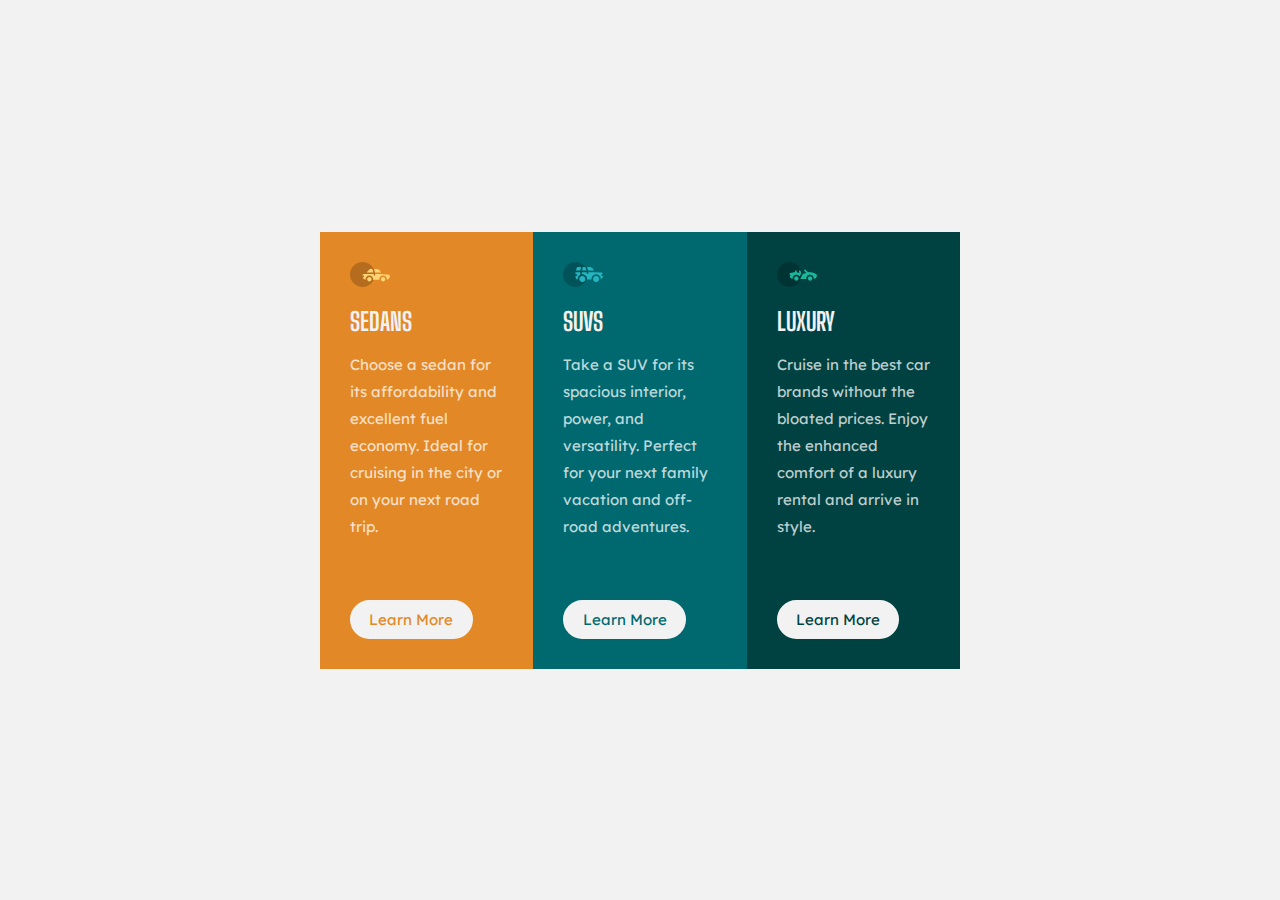
==== index.html @ 53e73d03 "flex" ====
<!DOCTYPE html>
<html lang="en">
<head>
    <meta charset="UTF-8">
    <meta http-equiv="X-UA-Compatible" content="IE=edge">
    <meta name="viewport" content="width=device-width, initial-scale=1.0">
    <title>Flexbox</title>
    <link rel="preconnect" href="https://fonts.googleapis.com">
<link rel="preconnect" href="https://fonts.gstatic.com" crossorigin>
<link href="https://fonts.googleapis.com/css2?family=Big+Shoulders+Display:wght@700&family=Lexend+Deca&display=swap" rel="stylesheet">
    <link rel="stylesheet" href="styles.css"  type="text/css">
</head>
<body>
    <main>
        <div class="sedans">
            <img src="./images/icon-sedans.svg" alt="sedans logo">
            <h3>SEDANS</h3>
            <p>Choose a sedan for its affordability and excellent fuel economy. 
                Ideal for cruising in the city or on your next road trip.
            </p>

                <button>Learn More</button>
            

        </div>

        <div class="Suvs">
            <img src="./images/icon-suvs.svg" alt="suvs logo">
            <h3>SUVS</h3>
            <p>Take a SUV for its spacious interior, power, and versatility. Perfect for 
                your next family vacation and off-road adventures. 
            </p>

            <button>Learn More</button>
        </div>

        <div class="Luxury">
            <img src="./images/icon-luxury.svg" alt="luxury logo">
            <h3>LUXURY</h3>
            <p>Cruise in the best car brands without the bloated prices. Enjoy the enhanced comfort
                of a luxury rental and arrive in style. 
            </p>

            <button>Learn More</button>
        </div>

    </main>
</body>
</html>
---- styles.css ----
*       {
    padding: 0;
    margin: 0;
    box-sizing: border-box;
}

body    {
    background-color: hsl(0, 0%, 95%);
}

main    {
    display: flex;
    /*flex-direction:row;*/
    width: 50%;
    margin: auto;
    justify-content: center;
    align-items: center;
    min-height: 100vh;
}


div     {
    padding: 30px;
    margin: auto;
    width: 100%;
    height: 100%;
}

img     {
    width: 40px;
    align-items: left;
}

.sedans     {
    background-color: hsl(31, 77%, 52%);
    
}


.Suvs       {
    background-color: hsl(184, 100%, 22%);
}

.Luxury     {
    background-color: hsl(179, 100%, 13%);
}

p           {
    color: hsla(0, 0%, 100%, 0.75);
    font-family: 'Lexend Deca', sans-serif;
    font-weight: 400;
    text-align: left;
    font-size: 15px;
    margin-top: 15px;
    line-height: 27px;
}


h3          {
    color:hsl(0, 0%, 95%);
    font-family: 'Big Shoulders Display', cursive;
    font-weight: 700;
    text-align: left;
    font-size: 25px;
    margin-top: 15px;
}


button         {
    background-color: hsl(0, 0%, 95%);
    border-radius: 25px;
    border: 2px solid hsl(0, 0%, 95%);
    align-items: left;
    margin-top: 60px;
    padding: 8px;
    cursor: pointer;
    font-family: 'Lexend Deca', sans-serif;
    font-weight: 400;
    font-size: 15px;
   width: 80%;
    

}

.sedans button:hover    {
    border: 2px solid hsl(0, 0%, 95%);
    background-color: hsl(31, 77%, 52%);
    color: hsl(0, 0%, 95%);
}


.Suvs button:hover    {
    border: 2px solid hsl(0, 0%, 95%);
    background-color:hsl(184, 100%, 22%) ;
    color: hsl(0, 0%, 95%);
}


.Luxury button:hover    {
    border: 2px solid hsl(0, 0%, 95%);
    background-color: hsl(179, 100%, 13%);
    color: hsl(0, 0%, 95%);
}

.sedans button      {
    color: hsl(31, 77%, 52%);
    
}


.Suvs button        {
    color:hsl(184, 100%, 22%) ;
    
}

.Luxury button            {
    color: hsl(179, 100%, 13%);
    
}
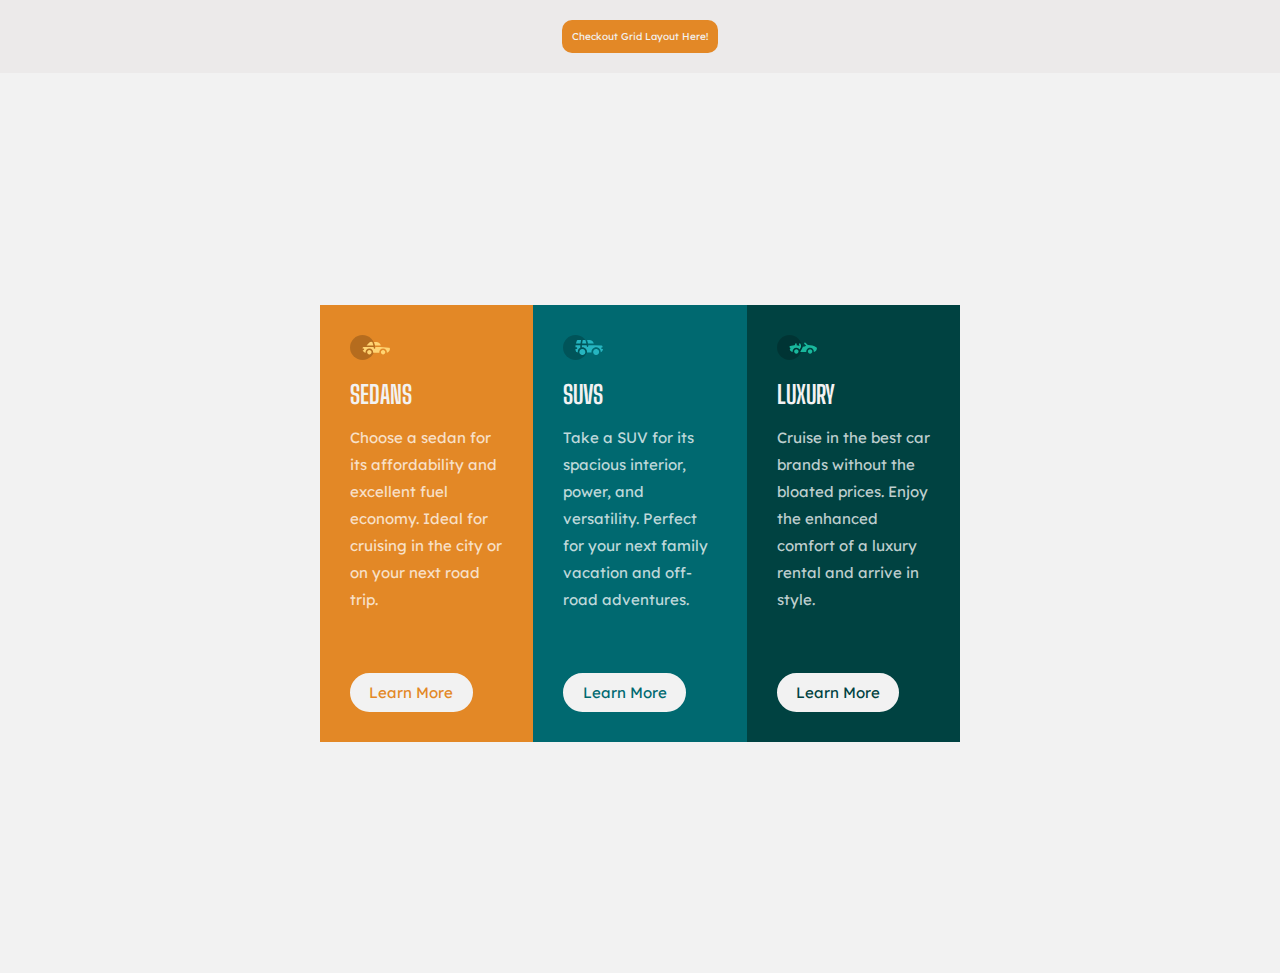
==== commit 68085220: "gitgrid" ====
--- a/index.html
+++ b/index.html
@@ -4,13 +4,17 @@
     <meta charset="UTF-8">
     <meta http-equiv="X-UA-Compatible" content="IE=edge">
     <meta name="viewport" content="width=device-width, initial-scale=1.0">
-    <title>Flexbox</title>
+    <title>Flexbox and Grid Layout</title>
     <link rel="preconnect" href="https://fonts.googleapis.com">
 <link rel="preconnect" href="https://fonts.gstatic.com" crossorigin>
-<link href="https://fonts.googleapis.com/css2?family=Big+Shoulders+Display:wght@700&family=Lexend+Deca&display=swap" rel="stylesheet">
+<link href="https://fonts.googleapis.com/css2?family=Big+Shoulders+Display
+:wght@700&family=Lexend+Deca&display=swap" rel="stylesheet">
     <link rel="stylesheet" href="styles.css"  type="text/css">
 </head>
 <body>
+    <header>
+        <a href="grid.html">Checkout Grid Layout Here!</a>
+    </header>
     <main>
         <div class="sedans">
             <img src="./images/icon-sedans.svg" alt="sedans logo">
--- a/styles.css
+++ b/styles.css
@@ -116,4 +116,92 @@
 .Luxury button            {
     color: hsl(179, 100%, 13%);
     
+}
+
+a       {
+    background-color:hsl(31, 77%, 52%) ;
+    text-decoration: none;
+    font-family: 'Lexend Deca', sans-serif;
+    font-weight: 400;
+    font-size: 10px;
+    color: hsl(0, 0%, 95%);
+    padding: 10px;
+    border-radius: 10px;
+    justify-content: center;
+    align-items: center;
+
+    
+}
+
+
+header      {
+    background-color: hsl(0, 5%, 92%);
+    width: 100%;
+    min-height: 7vh;
+    padding:  20px;
+    justify-content: center;
+    align-items: center;
+    margin: auto;
+    display: flex;
+}
+
+
+
+@media  (max-width:700px)   {
+    main {
+        display: flex;
+        flex-direction: column;
+        width: 80%;
+        margin: 50px auto;
+        justify-content: center;
+        align-items: center;
+        min-height: 100vh;
+    }
+
+
+    button {
+        background-color: hsl(0, 0%, 95%);
+        border-radius: 25px;
+        border: 2px solid hsl(0, 0%, 95%);
+        align-items: left;
+        margin-top: 60px;
+        padding: 8px;
+        cursor: pointer;
+        font-family: 'Lexend Deca', sans-serif;
+        font-weight: 400;
+        font-size: 15px;
+        width: 60%;
+    }
+
+
+    
+}
+
+
+@media  (max-width:376px)   {
+    main {
+        display: flex;
+        flex-direction: column;
+        width: 80%;
+        margin: 50px auto;
+        justify-content: center;
+        align-items: center;
+        min-height: 100vh;
+    }
+
+
+    button {
+        background-color: hsl(0, 0%, 95%);
+        border-radius: 25px;
+        border: 2px solid hsl(0, 0%, 95%);
+        align-items: left;
+        margin-top: 60px;
+        padding: 8px;
+        cursor: pointer;
+        font-family: 'Lexend Deca', sans-serif;
+        font-weight: 400;
+        font-size: 15px;
+        width: 60%;
+    }
+
 }